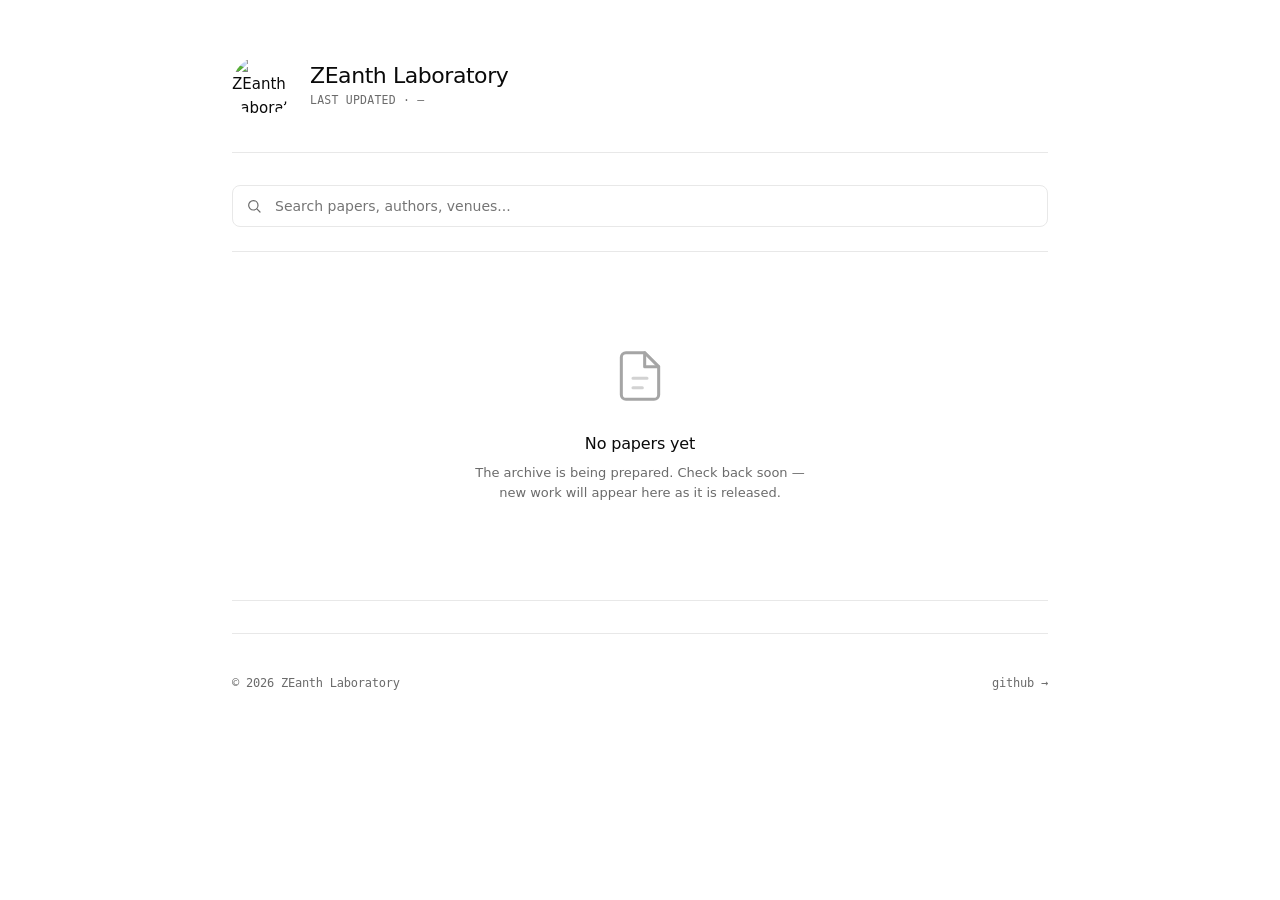
==== index.html @ 772a8da6 "Add initial HTML structure for ZEanth Laboratory" ====
<!DOCTYPE html>
<html lang="en">
<head>
<meta charset="UTF-8" />
<meta name="viewport" content="width=device-width, initial-scale=1.0" />
<title>ZEanth Laboratory — Papers</title>
<link rel="icon" href="https://avatars.githubusercontent.com/u/290281786?s=400&u=20010d1634539a17c0b9cc1fbcf1339d16052125&v=4" />
<link rel="stylesheet" href="https://cdn.jsdelivr.net/npm/@fontsource/inter@5.0.0/index.css" />
<link rel="stylesheet" href="https://cdn.jsdelivr.net/npm/@fontsource/jetbrains-mono@5.0.0/index.css" />
<style>
  :root {
    --bg: #ffffff;
    --fg: #0a0a0a;
    --muted: #6b6b6b;
    --line: #e8e8e8;
    --hover: #f5f5f5;
  }

  * { box-sizing: border-box; margin: 0; padding: 0; }
  html, body { height: 100%; }
  body {
    font-family: 'Inter', system-ui, -apple-system, sans-serif;
    background: var(--bg);
    color: var(--fg);
    font-size: 15px;
    line-height: 1.6;
    -webkit-font-smoothing: antialiased;
  }

  .wrap {
    max-width: 880px;
    margin: 0 auto;
    padding: 0 32px;
  }

  /* Header */
  header {
    padding: 56px 0 36px;
    border-bottom: 1px solid var(--line);
  }
  .header-inner {
    display: flex;
    align-items: center;
    justify-content: space-between;
    gap: 24px;
  }
  .brand {
    display: flex;
    align-items: center;
    gap: 18px;
    text-decoration: none;
    color: var(--fg);
  }
  .brand img {
    width: 60px;
    height: 60px;
    border-radius: 50%;
    object-fit: cover;
    transition: transform 0.3s ease;
  }
  .brand:hover img { transform: scale(1.04); }
  .brand-text {
    display: flex;
    flex-direction: column;
    gap: 2px;
  }
  .brand-name {
    font-size: 22px;
    font-weight: 500;
    letter-spacing: -0.02em;
    line-height: 1.2;
  }
  .brand-updated {
    font-family: 'JetBrains Mono', monospace;
    font-size: 11.5px;
    color: var(--muted);
    letter-spacing: 0.02em;
    text-transform: uppercase;
  }

  /* Search */
  .search-bar {
    margin: 32px 0 24px;
    position: relative;
  }
  .search-bar input {
    width: 100%;
    padding: 12px 16px 12px 42px;
    background: transparent;
    border: 1px solid var(--line);
    border-radius: 8px;
    color: var(--fg);
    font-family: inherit;
    font-size: 14px;
    outline: none;
    transition: border 0.2s;
  }
  .search-bar input:focus { border-color: var(--fg); }
  .search-bar svg {
    position: absolute;
    left: 14px;
    top: 50%;
    transform: translateY(-50%);
    width: 16px;
    height: 16px;
    color: var(--muted);
  }

  /* Papers */
  .papers {
    display: flex;
    flex-direction: column;
  }
  .paper {
    display: grid;
    grid-template-columns: 72px 1fr;
    gap: 24px;
    padding: 28px 0;
    border-bottom: 1px solid var(--line);
    transition: background 0.2s;
  }
  .paper:first-child { border-top: 1px solid var(--line); }
  .paper:hover { background: var(--hover); margin: 0 -12px; padding-left: 12px; padding-right: 12px; border-radius: 6px; }

  .year {
    font-family: 'JetBrains Mono', monospace;
    font-size: 13px;
    color: var(--muted);
    padding-top: 4px;
    letter-spacing: -0.02em;
  }
  .paper-body { min-width: 0; }
  .paper-title {
    font-size: 17px;
    font-weight: 500;
    letter-spacing: -0.015em;
    line-height: 1.35;
    margin-bottom: 6px;
    color: var(--fg);
  }
  .paper-meta {
    font-size: 13px;
    color: var(--muted);
    margin-bottom: 10px;
  }
  .paper-meta .venue {
    font-family: 'JetBrains Mono', monospace;
    font-size: 12px;
    text-transform: uppercase;
    letter-spacing: 0.04em;
  }
  .paper-abstract {
    font-size: 14px;
    color: var(--muted);
    line-height: 1.6;
    margin-bottom: 12px;
    display: -webkit-box;
    -webkit-line-clamp: 2;
    -webkit-box-orient: vertical;
    overflow: hidden;
  }
  .paper-links {
    display: flex;
    gap: 14px;
    font-size: 13px;
  }
  .paper-links a {
    color: var(--fg);
    text-decoration: none;
    border-bottom: 1px solid var(--line);
    padding-bottom: 1px;
    transition: border 0.2s;
  }
  .paper-links a:hover { border-color: var(--fg); }

  /* Empty state */
  .empty {
    padding: 96px 24px;
    text-align: center;
    border-top: 1px solid var(--line);
    border-bottom: 1px solid var(--line);
    animation: fadeIn 0.5s ease both;
  }
  .empty-icon {
    width: 56px;
    height: 56px;
    margin: 0 auto 20px;
    color: var(--muted);
    opacity: 0.6;
  }
  .empty-title {
    font-size: 16px;
    font-weight: 500;
    color: var(--fg);
    margin-bottom: 6px;
    letter-spacing: -0.01em;
  }
  .empty-sub {
    font-size: 13px;
    color: var(--muted);
    line-height: 1.6;
    max-width: 360px;
    margin: 0 auto;
  }
  .empty-query {
    font-family: 'JetBrains Mono', monospace;
    font-size: 12px;
    color: var(--muted);
    background: var(--hover);
    padding: 2px 8px;
    border-radius: 4px;
  }

  /* Footer */
  footer {
    padding: 40px 0 48px;
    border-top: 1px solid var(--line);
    margin-top: 32px;
    font-size: 12px;
    color: var(--muted);
    display: flex;
    justify-content: space-between;
    font-family: 'JetBrains Mono', monospace;
    letter-spacing: -0.02em;
  }
  footer a { color: var(--muted); text-decoration: none; }
  footer a:hover { color: var(--fg); }

  /* Animations */
  .paper { animation: fadeUp 0.4s ease both; }
  .paper:nth-child(1) { animation-delay: 0.02s; }
  .paper:nth-child(2) { animation-delay: 0.06s; }
  .paper:nth-child(3) { animation-delay: 0.10s; }
  .paper:nth-child(4) { animation-delay: 0.14s; }
  .paper:nth-child(5) { animation-delay: 0.18s; }
  @keyframes fadeUp {
    from { opacity: 0; transform: translateY(6px); }
    to { opacity: 1; transform: translateY(0); }
  }
  @keyframes fadeIn {
    from { opacity: 0; }
    to { opacity: 1; }
  }

  @media (max-width: 560px) {
    .wrap { padding: 0 20px; }
    header { padding: 36px 0 28px; }
    .brand img { width: 48px; height: 48px; }
    .brand-name { font-size: 18px; }
    .brand-updated { font-size: 10.5px; }
    .paper { grid-template-columns: 1fr; gap: 6px; }
    .year { font-size: 12px; }
    .paper-title { font-size: 16px; }
    footer { flex-direction: column; gap: 8px; }
  }
</style>
</head>
<body>
  <div class="wrap">
    <header>
      <div class="header-inner">
        <a class="brand" href="https://github.com/ZEanth-Laboratory" target="_blank" rel="noopener">
          <img src="https://avatars.githubusercontent.com/u/290281786?s=400&u=20010d1634539a17c0b9cc1fbcf1339d16052125&v=4" alt="ZEanth Laboratory" />
          <div class="brand-text">
            <span class="brand-name">ZEanth Laboratory</span>
            <span class="brand-updated" id="lastUpdated">Last updated —</span>
          </div>
        </a>
      </div>
    </header>

    <div class="search-bar">
      <svg viewBox="0 0 24 24" fill="none" stroke="currentColor" stroke-width="1.8" stroke-linecap="round" stroke-linejoin="round">
        <circle cx="11" cy="11" r="7"/>
        <path d="M21 21l-4.3-4.3"/>
      </svg>
      <input type="text" id="searchInput" placeholder="Search papers, authors, venues..." />
    </div>

    <main class="papers" id="papersList"></main>

    <footer>
      <span>© <span id="year"></span> ZEanth Laboratory</span>
      <a href="https://github.com/ZEanth-Laboratory" target="_blank" rel="noopener">github →</a>
    </footer>
  </div>

<script>
  // ============================================================
  // EDIT THIS LIST TO ADD / UPDATE YOUR PAPERS
  // ============================================================
  const PAPERS = [];

  // ============================================================
  // Last updated
  // ============================================================
  function computeLastUpdated() {
    if (PAPERS.length === 0) return null;
    const latest = PAPERS.reduce((m, p) => {
      const d = p.updated || new Date(p.year, 0, 1);
      return d > m ? d : m;
    }, new Date(0, 0, 1));
    return latest;
  }
  function formatDate(d) {
    const months = ['Jan','Feb','Mar','Apr','May','Jun','Jul','Aug','Sep','Oct','Nov','Dec'];
    return `${String(d.getDate()).padStart(2,'0')} ${months[d.getMonth()]} ${d.getFullYear()}`;
  }
  const lastUpdatedEl = document.getElementById('lastUpdated');
  const latestDate = computeLastUpdated();
  lastUpdatedEl.textContent = latestDate
    ? `Last updated · ${formatDate(latestDate)}`
    : `Last updated · —`;

  // ============================================================
  // Rendering
  // ============================================================
  const listEl = document.getElementById('papersList');
  const searchEl = document.getElementById('searchInput');

  function escapeHtml(str) {
    return String(str ?? '').replace(/[&<>"']/g, c => ({
      '&': '&amp;', '<': '&lt;', '>': '&gt;', '"': '&quot;', "'": '&#39;'
    }[c]));
  }

  function renderPapers(query = '') {
    const q = query.trim().toLowerCase();
    const filtered = PAPERS.filter(p => {
      if (!q) return true;
      return (
        p.title.toLowerCase().includes(q) ||
        p.authors.toLowerCase().includes(q) ||
        p.venue.toLowerCase().includes(q) ||
        String(p.year).includes(q) ||
        (p.abstract || '').toLowerCase().includes(q)
      );
    }).sort((a, b) => b.year - a.year);

    // Case 1: No papers at all in the repository
    if (PAPERS.length === 0) {
      listEl.innerHTML = `
        <div class="empty">
          <svg class="empty-icon" viewBox="0 0 24 24" fill="none" stroke="currentColor" stroke-width="1.3" stroke-linecap="round" stroke-linejoin="round">
            <path d="M14 2H6a2 2 0 0 0-2 2v16a2 2 0 0 0 2 2h12a2 2 0 0 0 2-2V8z"/>
            <path d="M14 2v6h6"/>
            <path d="M9 13h6M9 17h4" opacity="0.5"/>
          </svg>
          <div class="empty-title">No papers yet</div>
          <div class="empty-sub">The archive is being prepared. Check back soon — new work will appear here as it is released.</div>
        </div>
      `;
      return;
    }

    // Case 2: Papers exist but none match the search
    if (filtered.length === 0) {
      listEl.innerHTML = `
        <div class="empty">
          <svg class="empty-icon" viewBox="0 0 24 24" fill="none" stroke="currentColor" stroke-width="1.3" stroke-linecap="round" stroke-linejoin="round">
            <circle cx="11" cy="11" r="7"/>
            <path d="M21 21l-4.3-4.3"/>
            <path d="M8 11h6" opacity="0.6"/>
          </svg>
          <div class="empty-title">No results</div>
          <div class="empty-sub">Nothing matches <span class="empty-query">${escapeHtml(query)}</span>. Try a different keyword or clear the search.</div>
        </div>
      `;
      return;
    }

    listEl.innerHTML = filtered.map(p => `
      <article class="paper">
        <div class="year">${p.year}</div>
        <div class="paper-body">
          <h2 class="paper-title">${escapeHtml(p.title)}</h2>
          <div class="paper-meta">
            <span>${escapeHtml(p.authors)}</span>
            ${p.venue ? ` · <span class="venue">${escapeHtml(p.venue)}</span>` : ''}
          </div>
          ${p.abstract ? `<p class="paper-abstract">${escapeHtml(p.abstract)}</p>` : ''}
          <div class="paper-links">
            ${p.pdf && p.pdf !== '#' ? `<a href="${p.pdf}" target="_blank" rel="noopener">PDF</a>` : ''}
            ${p.code && p.code !== '#' ? `<a href="${p.code}" target="_blank" rel="noopener">Code</a>` : ''}
            ${p.doi ? `<a href="https://doi.org/${p.doi}" target="_blank" rel="noopener">DOI</a>` : ''}
          </div>
        </div>
      </article>
    `).join('');
  }

  searchEl.addEventListener('input', e => renderPapers(e.target.value));
  renderPapers();

  // Year
  document.getElementById('year').textContent = new Date().getFullYear();
</script>
</body>
</html>
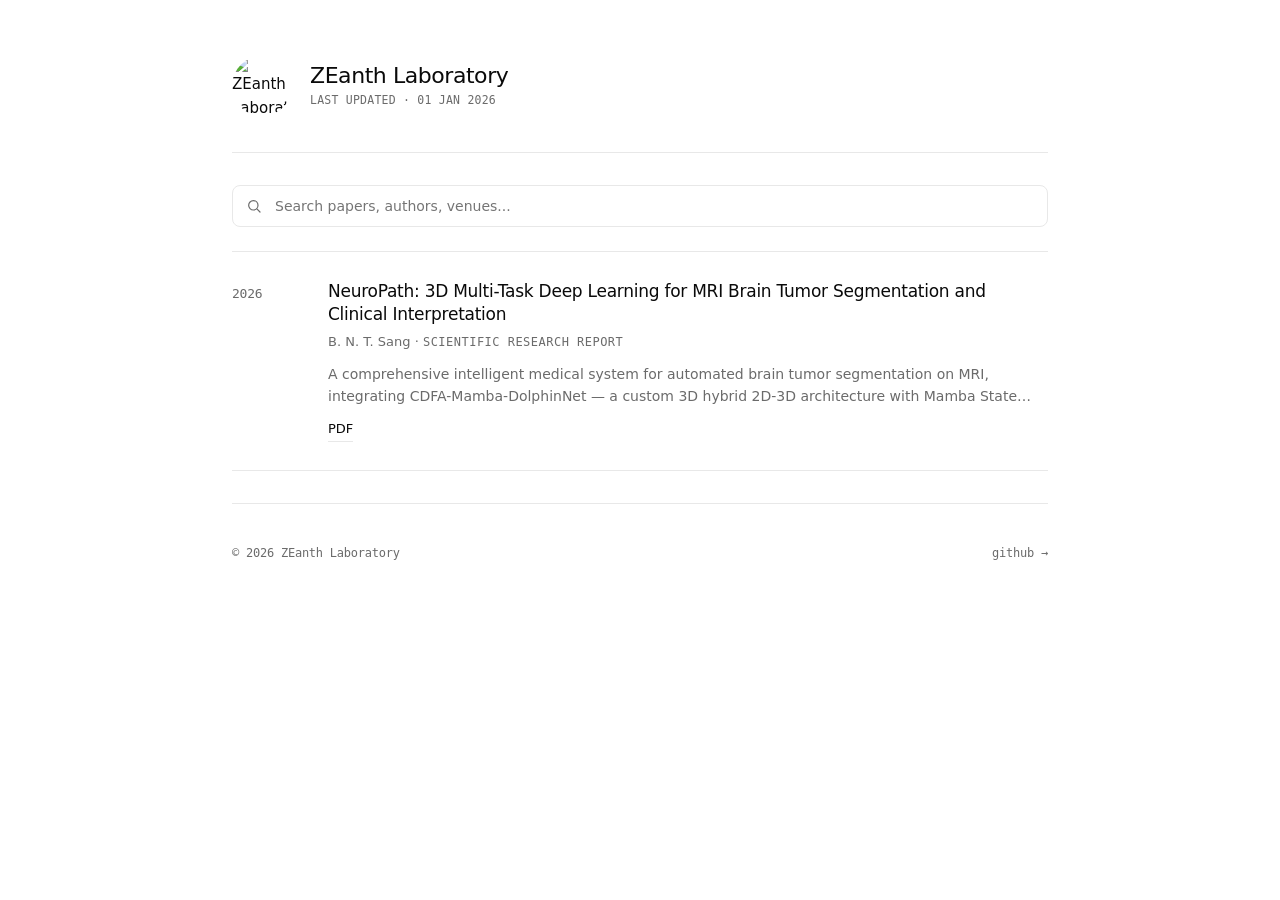
==== commit 985f520b: "Add new paper entry to PAPERS list Added a new paper entry to the PAPERS list with details including" ====
--- a/index.html
+++ b/index.html
@@ -289,7 +289,18 @@
   // ============================================================
   // EDIT THIS LIST TO ADD / UPDATE YOUR PAPERS
   // ============================================================
-  const PAPERS = [];
+  const PAPERS = [
+    {
+      year: 2026,
+      title: "NeuroPath: 3D Multi-Task Deep Learning for MRI Brain Tumor Segmentation and Clinical Interpretation",
+      authors: "B. N. T. Sang",
+      venue: "Scientific Research Report",
+      abstract: "A comprehensive intelligent medical system for automated brain tumor segmentation on MRI, integrating CDFA-Mamba-DolphinNet — a custom 3D hybrid 2D-3D architecture with Mamba State Space Model at the bottleneck. The system features a Biological Rule Engine for anatomical plausibility validation, a Human Trust Score (HTS) for quantitative clinician feedback via PDF annotation, automated RANO 2.0 measurement, anatomical localization, and LLM-based report generation with interactive refinement. Achieves Dice 0.883 and HD95 3.91 mm on BraTS 2023 5-fold cross-validation.",
+      pdf: "https://zeanth-laboratory.github.io/papers/neuropath.pdf",
+      code: "#",
+      doi: null
+    }
+  ];
 
   // ============================================================
   // Last updated
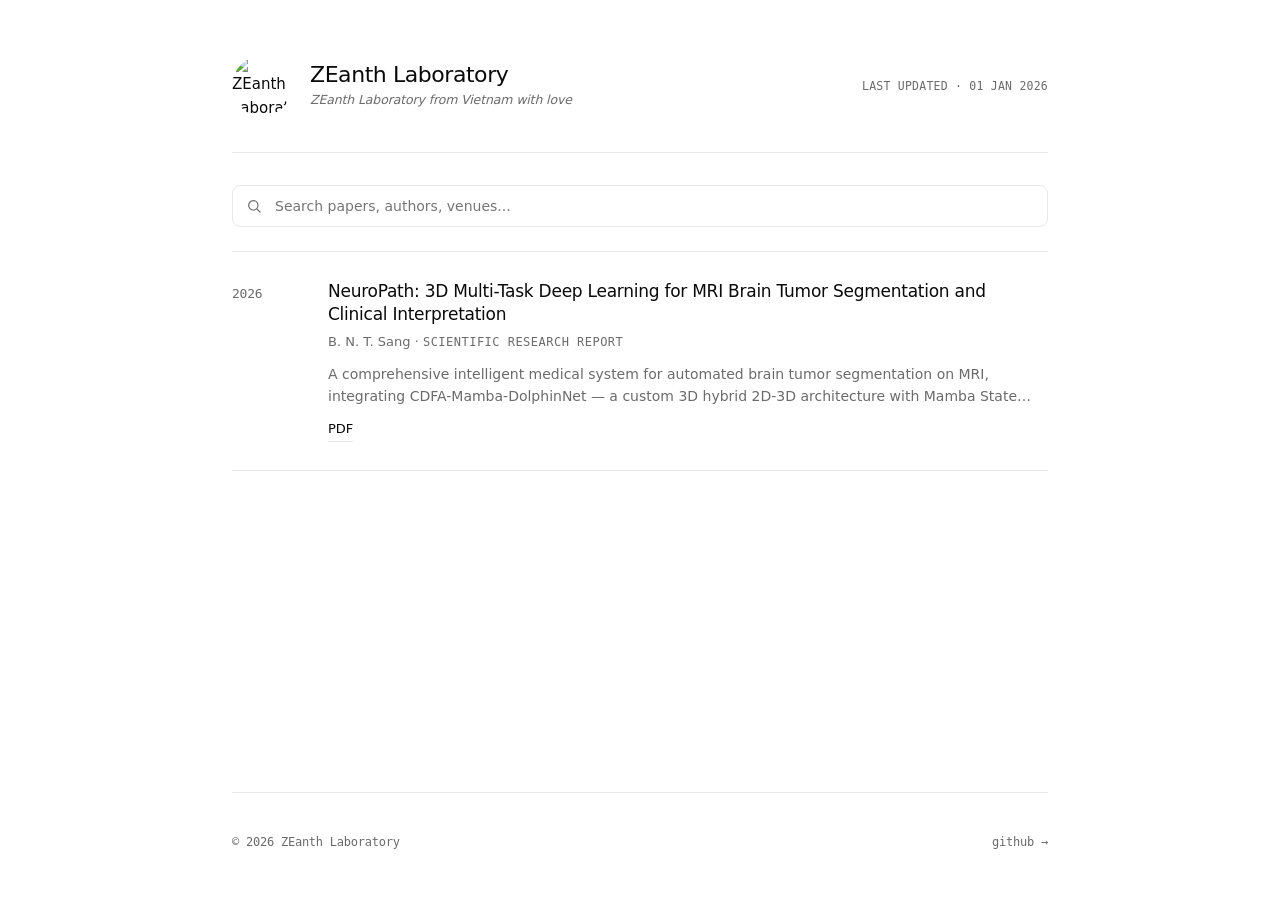
==== commit 389833ff: "Implement pagination and enhance layout styles Added pagination functionality and improved layout st" ====
--- a/index.html
+++ b/index.html
@@ -25,12 +25,18 @@
     font-size: 15px;
     line-height: 1.6;
     -webkit-font-smoothing: antialiased;
+    display: flex;
+    flex-direction: column;
+    min-height: 100vh;
   }
 
   .wrap {
     max-width: 880px;
     margin: 0 auto;
     padding: 0 32px;
+    flex: 1;
+    display: flex;
+    flex-direction: column;
   }
 
   /* Header */
@@ -69,6 +75,18 @@
     font-weight: 500;
     letter-spacing: -0.02em;
     line-height: 1.2;
+  }
+  .brand-subtitle {
+    font-size: 12.5px;
+    color: var(--muted);
+    letter-spacing: -0.01em;
+    font-style: italic;
+  }
+  .header-right {
+    display: flex;
+    flex-direction: column;
+    align-items: flex-end;
+    gap: 2px;
   }
   .brand-updated {
     font-family: 'JetBrains Mono', monospace;
@@ -110,6 +128,7 @@
   .papers {
     display: flex;
     flex-direction: column;
+    flex: 1;
   }
   .paper {
     display: grid;
@@ -209,6 +228,70 @@
     background: var(--hover);
     padding: 2px 8px;
     border-radius: 4px;
+  }
+
+  /* Pagination */
+  .pagination {
+    display: flex;
+    justify-content: center;
+    align-items: center;
+    gap: 8px;
+    padding: 32px 0;
+    margin-top: auto;
+  }
+  .pagination-btn {
+    background: none;
+    border: 1px solid var(--line);
+    color: var(--fg);
+    padding: 8px 14px;
+    border-radius: 6px;
+    cursor: pointer;
+    font-family: 'JetBrains Mono', monospace;
+    font-size: 13px;
+    transition: all 0.2s;
+    display: flex;
+    align-items: center;
+    gap: 6px;
+  }
+  .pagination-btn:hover:not(:disabled) {
+    background: var(--hover);
+    border-color: var(--fg);
+  }
+  .pagination-btn:disabled {
+    opacity: 0.3;
+    cursor: not-allowed;
+  }
+  .pagination-btn svg {
+    width: 14px;
+    height: 14px;
+  }
+  .pagination-numbers {
+    display: flex;
+    gap: 4px;
+  }
+  .page-num {
+    background: none;
+    border: 1px solid transparent;
+    color: var(--muted);
+    width: 36px;
+    height: 36px;
+    border-radius: 6px;
+    cursor: pointer;
+    font-family: 'JetBrains Mono', monospace;
+    font-size: 13px;
+    transition: all 0.2s;
+    display: flex;
+    align-items: center;
+    justify-content: center;
+  }
+  .page-num:hover {
+    background: var(--hover);
+    color: var(--fg);
+  }
+  .page-num.active {
+    background: var(--fg);
+    color: var(--bg);
+    border-color: var(--fg);
   }
 
   /* Footer */
@@ -247,11 +330,14 @@
     header { padding: 36px 0 28px; }
     .brand img { width: 48px; height: 48px; }
     .brand-name { font-size: 18px; }
+    .brand-subtitle { font-size: 11px; }
     .brand-updated { font-size: 10.5px; }
     .paper { grid-template-columns: 1fr; gap: 6px; }
     .year { font-size: 12px; }
     .paper-title { font-size: 16px; }
     footer { flex-direction: column; gap: 8px; }
+    .pagination { flex-wrap: wrap; }
+    .pagination-numbers { order: 3; width: 100%; justify-content: center; margin-top: 8px; }
   }
 </style>
 </head>
@@ -263,9 +349,12 @@
           <img src="https://avatars.githubusercontent.com/u/290281786?s=400&u=20010d1634539a17c0b9cc1fbcf1339d16052125&v=4" alt="ZEanth Laboratory" />
           <div class="brand-text">
             <span class="brand-name">ZEanth Laboratory</span>
-            <span class="brand-updated" id="lastUpdated">Last updated —</span>
+            <span class="brand-subtitle">ZEanth Laboratory from Vietnam with love</span>
           </div>
         </a>
+        <div class="header-right">
+          <span class="brand-updated" id="lastUpdated">Last updated —</span>
+        </div>
       </div>
     </header>
 
@@ -278,6 +367,8 @@
     </div>
 
     <main class="papers" id="papersList"></main>
+
+    <div class="pagination" id="pagination"></div>
 
     <footer>
       <span>© <span id="year"></span> ZEanth Laboratory</span>
@@ -302,6 +393,10 @@
     }
   ];
 
+  const ITEMS_PER_PAGE = 2;
+  let currentPage = 1;
+  let currentQuery = '';
+
   // ============================================================
   // Last updated
   // ============================================================
@@ -328,6 +423,7 @@
   // ============================================================
   const listEl = document.getElementById('papersList');
   const searchEl = document.getElementById('searchInput');
+  const paginationEl = document.getElementById('pagination');
 
   function escapeHtml(str) {
     return String(str ?? '').replace(/[&<>"']/g, c => ({
@@ -335,9 +431,9 @@
     }[c]));
   }
 
-  function renderPapers(query = '') {
-    const q = query.trim().toLowerCase();
-    const filtered = PAPERS.filter(p => {
+  function getFilteredPapers() {
+    const q = currentQuery.trim().toLowerCase();
+    return PAPERS.filter(p => {
       if (!q) return true;
       return (
         p.title.toLowerCase().includes(q) ||
@@ -347,8 +443,16 @@
         (p.abstract || '').toLowerCase().includes(q)
       );
     }).sort((a, b) => b.year - a.year);
-
-    // Case 1: No papers at all in the repository
+  }
+
+  function renderPapers() {
+    const filtered = getFilteredPapers();
+    const totalPages = Math.ceil(filtered.length / ITEMS_PER_PAGE);
+    
+    // Ensure currentPage is valid
+    if (currentPage > totalPages) currentPage = Math.max(1, totalPages);
+
+    // Case 1: No papers at all
     if (PAPERS.length === 0) {
       listEl.innerHTML = `
         <div class="empty">
@@ -361,10 +465,11 @@
           <div class="empty-sub">The archive is being prepared. Check back soon — new work will appear here as it is released.</div>
         </div>
       `;
+      paginationEl.innerHTML = '';
       return;
     }
 
-    // Case 2: Papers exist but none match the search
+    // Case 2: No search results
     if (filtered.length === 0) {
       listEl.innerHTML = `
         <div class="empty">
@@ -374,13 +479,18 @@
             <path d="M8 11h6" opacity="0.6"/>
           </svg>
           <div class="empty-title">No results</div>
-          <div class="empty-sub">Nothing matches <span class="empty-query">${escapeHtml(query)}</span>. Try a different keyword or clear the search.</div>
+          <div class="empty-sub">Nothing matches <span class="empty-query">${escapeHtml(currentQuery)}</span>. Try a different keyword or clear the search.</div>
         </div>
       `;
+      paginationEl.innerHTML = '';
       return;
     }
 
-    listEl.innerHTML = filtered.map(p => `
+    // Paginate
+    const startIdx = (currentPage - 1) * ITEMS_PER_PAGE;
+    const pagePapers = filtered.slice(startIdx, startIdx + ITEMS_PER_PAGE);
+
+    listEl.innerHTML = pagePapers.map(p => `
       <article class="paper">
         <div class="year">${p.year}</div>
         <div class="paper-body">
@@ -398,9 +508,64 @@
         </div>
       </article>
     `).join('');
-  }
-
-  searchEl.addEventListener('input', e => renderPapers(e.target.value));
+
+    renderPagination(totalPages);
+  }
+
+  function renderPagination(totalPages) {
+    if (totalPages <= 1) {
+      paginationEl.innerHTML = '';
+      return;
+    }
+
+    let html = '';
+
+    // Previous button
+    html += `
+      <button class="pagination-btn" ${currentPage === 1 ? 'disabled' : ''} onclick="changePage(${currentPage - 1})">
+        <svg viewBox="0 0 24 24" fill="none" stroke="currentColor" stroke-width="2" stroke-linecap="round" stroke-linejoin="round">
+          <path d="M15 18l-6-6 6-6"/>
+        </svg>
+        Prev
+      </button>
+    `;
+
+    // Page numbers
+    html += '<div class="pagination-numbers">';
+    for (let i = 1; i <= totalPages; i++) {
+      html += `
+        <button class="page-num ${i === currentPage ? 'active' : ''}" onclick="changePage(${i})">
+          ${i}
+        </button>
+      `;
+    }
+    html += '</div>';
+
+    // Next button
+    html += `
+      <button class="pagination-btn" ${currentPage === totalPages ? 'disabled' : ''} onclick="changePage(${currentPage + 1})">
+        Next
+        <svg viewBox="0 0 24 24" fill="none" stroke="currentColor" stroke-width="2" stroke-linecap="round" stroke-linejoin="round">
+          <path d="M9 18l6-6-6-6"/>
+        </svg>
+      </button>
+    `;
+
+    paginationEl.innerHTML = html;
+  }
+
+  window.changePage = function(page) {
+    currentPage = page;
+    renderPapers();
+    window.scrollTo({ top: 0, behavior: 'smooth' });
+  };
+
+  searchEl.addEventListener('input', e => {
+    currentQuery = e.target.value;
+    currentPage = 1; // Reset to first page on search
+    renderPapers();
+  });
+
   renderPapers();
 
   // Year
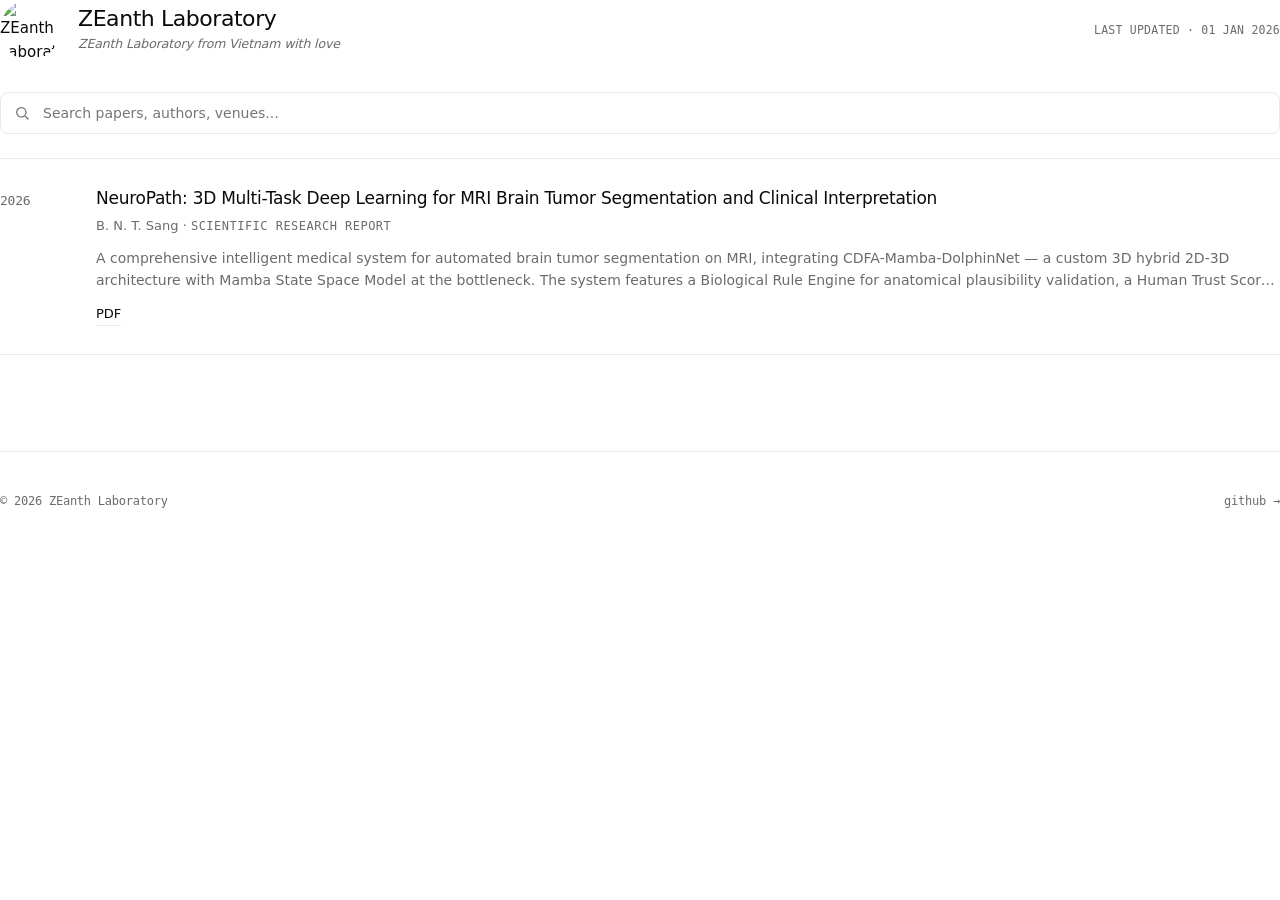
==== commit a697ba6e: "Fix wrap class to set width to 100%" ====
--- a/index.html
+++ b/index.html
@@ -30,7 +30,8 @@
     min-height: 100vh;
   }
 
-  .wrap {
+  .wrap 
+    width: 100%;
     max-width: 880px;
     margin: 0 auto;
     padding: 0 32px;
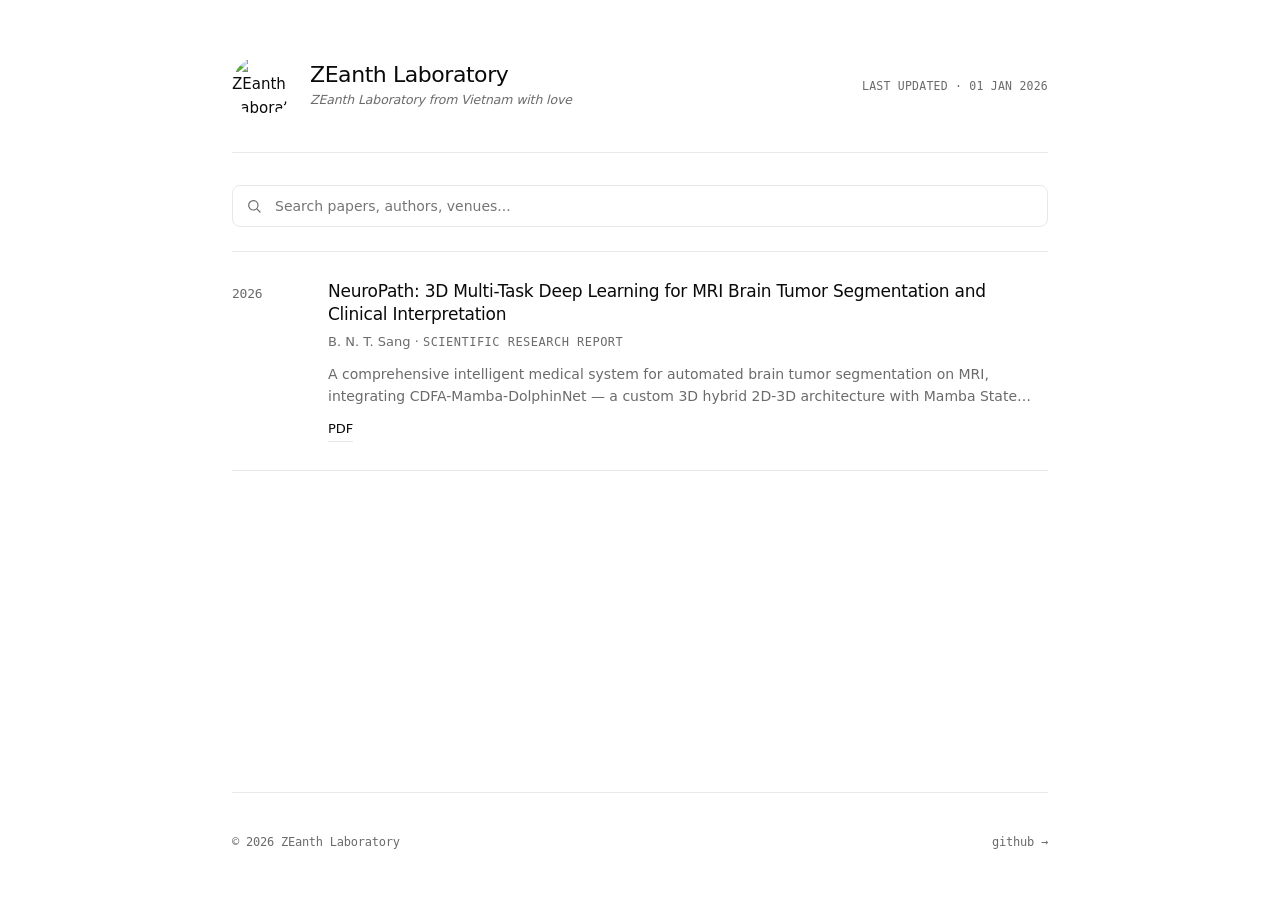
==== commit e6300a00: "Fix formatting of .wrap class in index.html" ====
--- a/index.html
+++ b/index.html
@@ -30,7 +30,7 @@
     min-height: 100vh;
   }
 
-  .wrap 
+  .wrap {
     width: 100%;
     max-width: 880px;
     margin: 0 auto;
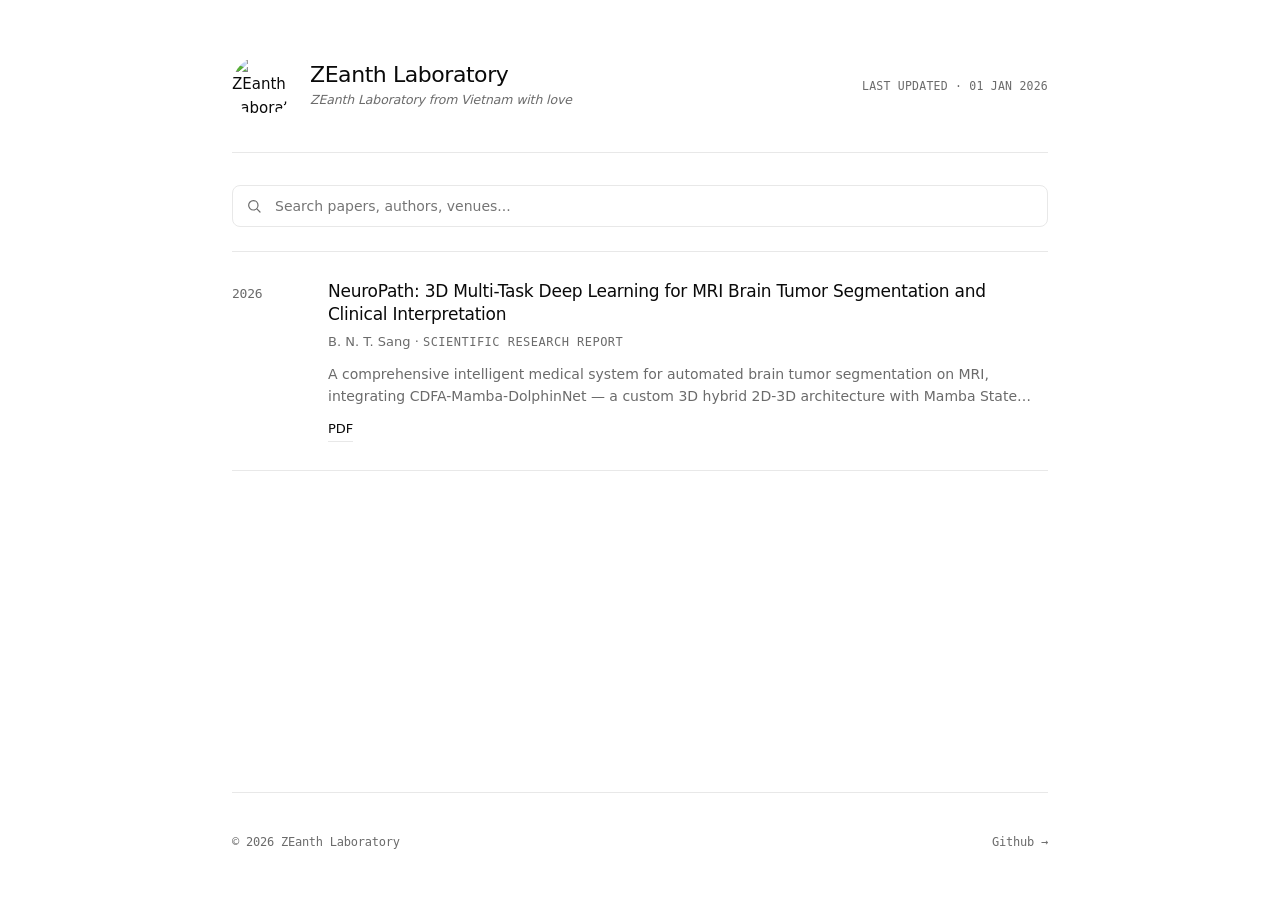
==== commit 42329ed6: "Correct 'github' to 'Github' in footer link" ====
--- a/index.html
+++ b/index.html
@@ -373,7 +373,7 @@
 
     <footer>
       <span>© <span id="year"></span> ZEanth Laboratory</span>
-      <a href="https://github.com/ZEanth-Laboratory" target="_blank" rel="noopener">github →</a>
+      <a href="https://github.com/ZEanth-Laboratory" target="_blank" rel="noopener">Github →</a>
     </footer>
   </div>
 
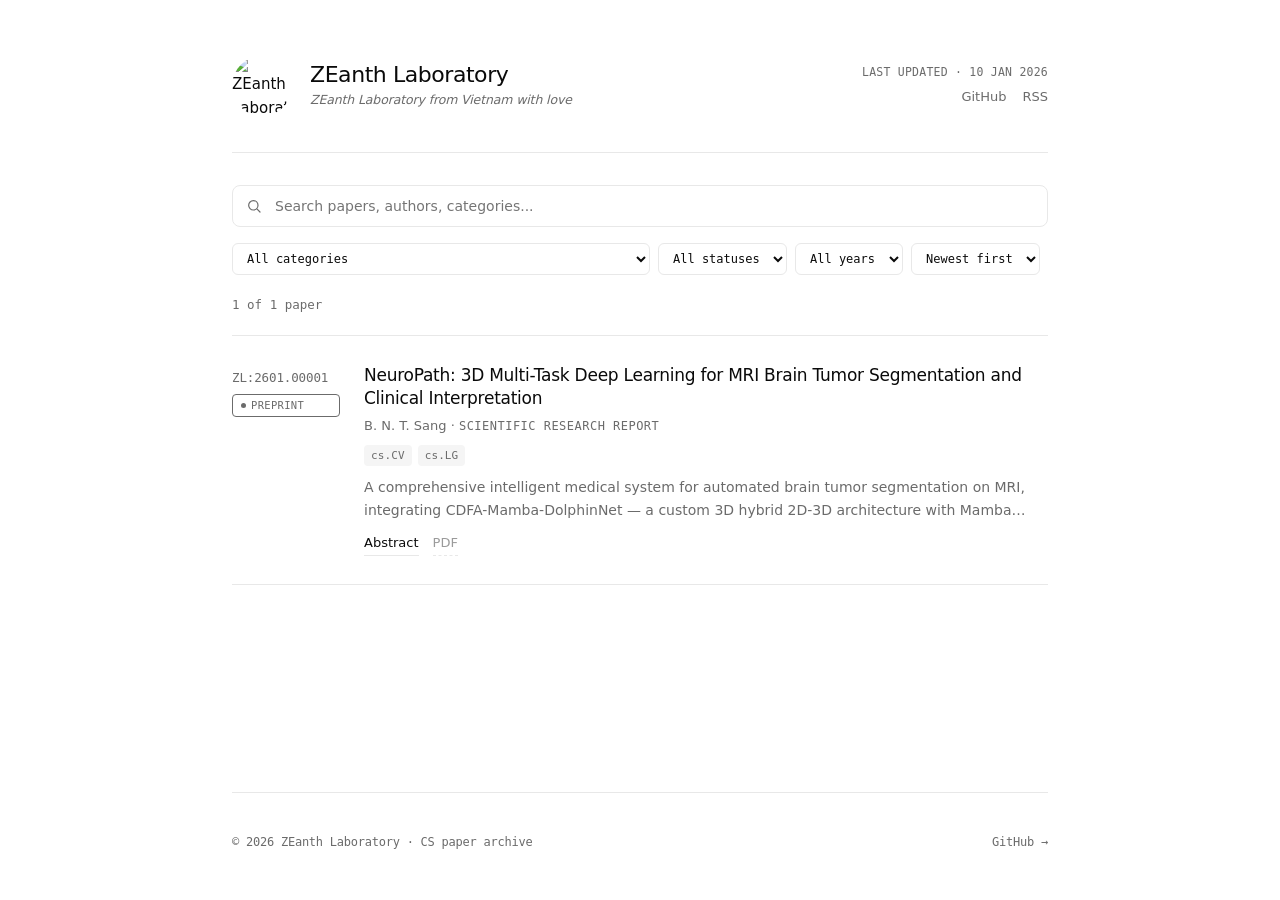
==== commit 7536c15e: "Rebuild and restructure the entire repository website" ====
--- a/index.html
+++ b/index.html
@@ -3,350 +3,18 @@
 <head>
 <meta charset="UTF-8" />
 <meta name="viewport" content="width=device-width, initial-scale=1.0" />
-<title>ZEanth Laboratory — Papers</title>
+<title>ZEanth Laboratory — Paper Archive</title>
+<meta name="description" content="Paper archive of ZEanth Laboratory — preprints and publications in computer science." />
 <link rel="icon" href="https://avatars.githubusercontent.com/u/290281786?s=400&u=20010d1634539a17c0b9cc1fbcf1339d16052125&v=4" />
 <link rel="stylesheet" href="https://cdn.jsdelivr.net/npm/@fontsource/inter@5.0.0/index.css" />
 <link rel="stylesheet" href="https://cdn.jsdelivr.net/npm/@fontsource/jetbrains-mono@5.0.0/index.css" />
-<style>
-  :root {
-    --bg: #ffffff;
-    --fg: #0a0a0a;
-    --muted: #6b6b6b;
-    --line: #e8e8e8;
-    --hover: #f5f5f5;
-  }
-
-  * { box-sizing: border-box; margin: 0; padding: 0; }
-  html, body { height: 100%; }
-  body {
-    font-family: 'Inter', system-ui, -apple-system, sans-serif;
-    background: var(--bg);
-    color: var(--fg);
-    font-size: 15px;
-    line-height: 1.6;
-    -webkit-font-smoothing: antialiased;
-    display: flex;
-    flex-direction: column;
-    min-height: 100vh;
-  }
-
-  .wrap {
-    width: 100%;
-    max-width: 880px;
-    margin: 0 auto;
-    padding: 0 32px;
-    flex: 1;
-    display: flex;
-    flex-direction: column;
-  }
-
-  /* Header */
-  header {
-    padding: 56px 0 36px;
-    border-bottom: 1px solid var(--line);
-  }
-  .header-inner {
-    display: flex;
-    align-items: center;
-    justify-content: space-between;
-    gap: 24px;
-  }
-  .brand {
-    display: flex;
-    align-items: center;
-    gap: 18px;
-    text-decoration: none;
-    color: var(--fg);
-  }
-  .brand img {
-    width: 60px;
-    height: 60px;
-    border-radius: 50%;
-    object-fit: cover;
-    transition: transform 0.3s ease;
-  }
-  .brand:hover img { transform: scale(1.04); }
-  .brand-text {
-    display: flex;
-    flex-direction: column;
-    gap: 2px;
-  }
-  .brand-name {
-    font-size: 22px;
-    font-weight: 500;
-    letter-spacing: -0.02em;
-    line-height: 1.2;
-  }
-  .brand-subtitle {
-    font-size: 12.5px;
-    color: var(--muted);
-    letter-spacing: -0.01em;
-    font-style: italic;
-  }
-  .header-right {
-    display: flex;
-    flex-direction: column;
-    align-items: flex-end;
-    gap: 2px;
-  }
-  .brand-updated {
-    font-family: 'JetBrains Mono', monospace;
-    font-size: 11.5px;
-    color: var(--muted);
-    letter-spacing: 0.02em;
-    text-transform: uppercase;
-  }
-
-  /* Search */
-  .search-bar {
-    margin: 32px 0 24px;
-    position: relative;
-  }
-  .search-bar input {
-    width: 100%;
-    padding: 12px 16px 12px 42px;
-    background: transparent;
-    border: 1px solid var(--line);
-    border-radius: 8px;
-    color: var(--fg);
-    font-family: inherit;
-    font-size: 14px;
-    outline: none;
-    transition: border 0.2s;
-  }
-  .search-bar input:focus { border-color: var(--fg); }
-  .search-bar svg {
-    position: absolute;
-    left: 14px;
-    top: 50%;
-    transform: translateY(-50%);
-    width: 16px;
-    height: 16px;
-    color: var(--muted);
-  }
-
-  /* Papers */
-  .papers {
-    display: flex;
-    flex-direction: column;
-    flex: 1;
-  }
-  .paper {
-    display: grid;
-    grid-template-columns: 72px 1fr;
-    gap: 24px;
-    padding: 28px 0;
-    border-bottom: 1px solid var(--line);
-    transition: background 0.2s;
-  }
-  .paper:first-child { border-top: 1px solid var(--line); }
-  .paper:hover { background: var(--hover); margin: 0 -12px; padding-left: 12px; padding-right: 12px; border-radius: 6px; }
-
-  .year {
-    font-family: 'JetBrains Mono', monospace;
-    font-size: 13px;
-    color: var(--muted);
-    padding-top: 4px;
-    letter-spacing: -0.02em;
-  }
-  .paper-body { min-width: 0; }
-  .paper-title {
-    font-size: 17px;
-    font-weight: 500;
-    letter-spacing: -0.015em;
-    line-height: 1.35;
-    margin-bottom: 6px;
-    color: var(--fg);
-  }
-  .paper-meta {
-    font-size: 13px;
-    color: var(--muted);
-    margin-bottom: 10px;
-  }
-  .paper-meta .venue {
-    font-family: 'JetBrains Mono', monospace;
-    font-size: 12px;
-    text-transform: uppercase;
-    letter-spacing: 0.04em;
-  }
-  .paper-abstract {
-    font-size: 14px;
-    color: var(--muted);
-    line-height: 1.6;
-    margin-bottom: 12px;
-    display: -webkit-box;
-    -webkit-line-clamp: 2;
-    -webkit-box-orient: vertical;
-    overflow: hidden;
-  }
-  .paper-links {
-    display: flex;
-    gap: 14px;
-    font-size: 13px;
-  }
-  .paper-links a {
-    color: var(--fg);
-    text-decoration: none;
-    border-bottom: 1px solid var(--line);
-    padding-bottom: 1px;
-    transition: border 0.2s;
-  }
-  .paper-links a:hover { border-color: var(--fg); }
-
-  /* Empty state */
-  .empty {
-    padding: 96px 24px;
-    text-align: center;
-    border-top: 1px solid var(--line);
-    border-bottom: 1px solid var(--line);
-    animation: fadeIn 0.5s ease both;
-  }
-  .empty-icon {
-    width: 56px;
-    height: 56px;
-    margin: 0 auto 20px;
-    color: var(--muted);
-    opacity: 0.6;
-  }
-  .empty-title {
-    font-size: 16px;
-    font-weight: 500;
-    color: var(--fg);
-    margin-bottom: 6px;
-    letter-spacing: -0.01em;
-  }
-  .empty-sub {
-    font-size: 13px;
-    color: var(--muted);
-    line-height: 1.6;
-    max-width: 360px;
-    margin: 0 auto;
-  }
-  .empty-query {
-    font-family: 'JetBrains Mono', monospace;
-    font-size: 12px;
-    color: var(--muted);
-    background: var(--hover);
-    padding: 2px 8px;
-    border-radius: 4px;
-  }
-
-  /* Pagination */
-  .pagination {
-    display: flex;
-    justify-content: center;
-    align-items: center;
-    gap: 8px;
-    padding: 32px 0;
-    margin-top: auto;
-  }
-  .pagination-btn {
-    background: none;
-    border: 1px solid var(--line);
-    color: var(--fg);
-    padding: 8px 14px;
-    border-radius: 6px;
-    cursor: pointer;
-    font-family: 'JetBrains Mono', monospace;
-    font-size: 13px;
-    transition: all 0.2s;
-    display: flex;
-    align-items: center;
-    gap: 6px;
-  }
-  .pagination-btn:hover:not(:disabled) {
-    background: var(--hover);
-    border-color: var(--fg);
-  }
-  .pagination-btn:disabled {
-    opacity: 0.3;
-    cursor: not-allowed;
-  }
-  .pagination-btn svg {
-    width: 14px;
-    height: 14px;
-  }
-  .pagination-numbers {
-    display: flex;
-    gap: 4px;
-  }
-  .page-num {
-    background: none;
-    border: 1px solid transparent;
-    color: var(--muted);
-    width: 36px;
-    height: 36px;
-    border-radius: 6px;
-    cursor: pointer;
-    font-family: 'JetBrains Mono', monospace;
-    font-size: 13px;
-    transition: all 0.2s;
-    display: flex;
-    align-items: center;
-    justify-content: center;
-  }
-  .page-num:hover {
-    background: var(--hover);
-    color: var(--fg);
-  }
-  .page-num.active {
-    background: var(--fg);
-    color: var(--bg);
-    border-color: var(--fg);
-  }
-
-  /* Footer */
-  footer {
-    padding: 40px 0 48px;
-    border-top: 1px solid var(--line);
-    margin-top: 32px;
-    font-size: 12px;
-    color: var(--muted);
-    display: flex;
-    justify-content: space-between;
-    font-family: 'JetBrains Mono', monospace;
-    letter-spacing: -0.02em;
-  }
-  footer a { color: var(--muted); text-decoration: none; }
-  footer a:hover { color: var(--fg); }
-
-  /* Animations */
-  .paper { animation: fadeUp 0.4s ease both; }
-  .paper:nth-child(1) { animation-delay: 0.02s; }
-  .paper:nth-child(2) { animation-delay: 0.06s; }
-  .paper:nth-child(3) { animation-delay: 0.10s; }
-  .paper:nth-child(4) { animation-delay: 0.14s; }
-  .paper:nth-child(5) { animation-delay: 0.18s; }
-  @keyframes fadeUp {
-    from { opacity: 0; transform: translateY(6px); }
-    to { opacity: 1; transform: translateY(0); }
-  }
-  @keyframes fadeIn {
-    from { opacity: 0; }
-    to { opacity: 1; }
-  }
-
-  @media (max-width: 560px) {
-    .wrap { padding: 0 20px; }
-    header { padding: 36px 0 28px; }
-    .brand img { width: 48px; height: 48px; }
-    .brand-name { font-size: 18px; }
-    .brand-subtitle { font-size: 11px; }
-    .brand-updated { font-size: 10.5px; }
-    .paper { grid-template-columns: 1fr; gap: 6px; }
-    .year { font-size: 12px; }
-    .paper-title { font-size: 16px; }
-    footer { flex-direction: column; gap: 8px; }
-    .pagination { flex-wrap: wrap; }
-    .pagination-numbers { order: 3; width: 100%; justify-content: center; margin-top: 8px; }
-  }
-</style>
+<link rel="stylesheet" href="assets/style.css" />
 </head>
 <body>
   <div class="wrap">
     <header>
       <div class="header-inner">
-        <a class="brand" href="https://github.com/ZEanth-Laboratory" target="_blank" rel="noopener">
+        <a class="brand" href="https://github.com/zeanth" target="_blank" rel="noopener">
           <img src="https://avatars.githubusercontent.com/u/290281786?s=400&u=20010d1634539a17c0b9cc1fbcf1339d16052125&v=4" alt="ZEanth Laboratory" />
           <div class="brand-text">
             <span class="brand-name">ZEanth Laboratory</span>
@@ -355,6 +23,10 @@
         </a>
         <div class="header-right">
           <span class="brand-updated" id="lastUpdated">Last updated —</span>
+          <nav class="header-nav">
+            <a href="https://github.com/zeanth" target="_blank" rel="noopener">GitHub</a>
+            <a href="rss.xml">RSS</a>
+          </nav>
         </div>
       </div>
     </header>
@@ -364,214 +36,39 @@
         <circle cx="11" cy="11" r="7"/>
         <path d="M21 21l-4.3-4.3"/>
       </svg>
-      <input type="text" id="searchInput" placeholder="Search papers, authors, venues..." />
+      <input type="text" id="searchInput" placeholder="Search papers, authors, categories..." />
     </div>
+
+    <div class="filters">
+      <select class="filter-select mono" id="categoryFilter">
+        <option value="">All categories</option>
+      </select>
+      <select class="filter-select mono" id="statusFilter">
+        <option value="">All statuses</option>
+      </select>
+      <select class="filter-select mono" id="yearFilter">
+        <option value="">All years</option>
+      </select>
+      <select class="filter-select mono" id="sortOrder">
+        <option value="new">Newest first</option>
+        <option value="old">Oldest first</option>
+        <option value="title">Title A–Z</option>
+      </select>
+    </div>
+
+    <div class="result-count" id="resultCount"></div>
 
     <main class="papers" id="papersList"></main>
 
     <div class="pagination" id="pagination"></div>
 
     <footer>
-      <span>© <span id="year"></span> ZEanth Laboratory</span>
-      <a href="https://github.com/ZEanth-Laboratory" target="_blank" rel="noopener">Github →</a>
+      <span>© <span id="year"></span> ZEanth Laboratory · CS paper archive</span>
+      <a href="https://github.com/zeanth/zeanth.github.io" target="_blank" rel="noopener">GitHub →</a>
     </footer>
   </div>
 
-<script>
-  // ============================================================
-  // EDIT THIS LIST TO ADD / UPDATE YOUR PAPERS
-  // ============================================================
-  const PAPERS = [
-    {
-      year: 2026,
-      title: "NeuroPath: 3D Multi-Task Deep Learning for MRI Brain Tumor Segmentation and Clinical Interpretation",
-      authors: "B. N. T. Sang",
-      venue: "Scientific Research Report",
-      abstract: "A comprehensive intelligent medical system for automated brain tumor segmentation on MRI, integrating CDFA-Mamba-DolphinNet — a custom 3D hybrid 2D-3D architecture with Mamba State Space Model at the bottleneck. The system features a Biological Rule Engine for anatomical plausibility validation, a Human Trust Score (HTS) for quantitative clinician feedback via PDF annotation, automated RANO 2.0 measurement, anatomical localization, and LLM-based report generation with interactive refinement. Achieves Dice 0.883 and HD95 3.91 mm on BraTS 2023 5-fold cross-validation.",
-      pdf: "https://zeanth-laboratory.github.io/papers/neuropath.pdf",
-      code: "#",
-      doi: null
-    }
-  ];
-
-  const ITEMS_PER_PAGE = 2;
-  let currentPage = 1;
-  let currentQuery = '';
-
-  // ============================================================
-  // Last updated
-  // ============================================================
-  function computeLastUpdated() {
-    if (PAPERS.length === 0) return null;
-    const latest = PAPERS.reduce((m, p) => {
-      const d = p.updated || new Date(p.year, 0, 1);
-      return d > m ? d : m;
-    }, new Date(0, 0, 1));
-    return latest;
-  }
-  function formatDate(d) {
-    const months = ['Jan','Feb','Mar','Apr','May','Jun','Jul','Aug','Sep','Oct','Nov','Dec'];
-    return `${String(d.getDate()).padStart(2,'0')} ${months[d.getMonth()]} ${d.getFullYear()}`;
-  }
-  const lastUpdatedEl = document.getElementById('lastUpdated');
-  const latestDate = computeLastUpdated();
-  lastUpdatedEl.textContent = latestDate
-    ? `Last updated · ${formatDate(latestDate)}`
-    : `Last updated · —`;
-
-  // ============================================================
-  // Rendering
-  // ============================================================
-  const listEl = document.getElementById('papersList');
-  const searchEl = document.getElementById('searchInput');
-  const paginationEl = document.getElementById('pagination');
-
-  function escapeHtml(str) {
-    return String(str ?? '').replace(/[&<>"']/g, c => ({
-      '&': '&amp;', '<': '&lt;', '>': '&gt;', '"': '&quot;', "'": '&#39;'
-    }[c]));
-  }
-
-  function getFilteredPapers() {
-    const q = currentQuery.trim().toLowerCase();
-    return PAPERS.filter(p => {
-      if (!q) return true;
-      return (
-        p.title.toLowerCase().includes(q) ||
-        p.authors.toLowerCase().includes(q) ||
-        p.venue.toLowerCase().includes(q) ||
-        String(p.year).includes(q) ||
-        (p.abstract || '').toLowerCase().includes(q)
-      );
-    }).sort((a, b) => b.year - a.year);
-  }
-
-  function renderPapers() {
-    const filtered = getFilteredPapers();
-    const totalPages = Math.ceil(filtered.length / ITEMS_PER_PAGE);
-    
-    // Ensure currentPage is valid
-    if (currentPage > totalPages) currentPage = Math.max(1, totalPages);
-
-    // Case 1: No papers at all
-    if (PAPERS.length === 0) {
-      listEl.innerHTML = `
-        <div class="empty">
-          <svg class="empty-icon" viewBox="0 0 24 24" fill="none" stroke="currentColor" stroke-width="1.3" stroke-linecap="round" stroke-linejoin="round">
-            <path d="M14 2H6a2 2 0 0 0-2 2v16a2 2 0 0 0 2 2h12a2 2 0 0 0 2-2V8z"/>
-            <path d="M14 2v6h6"/>
-            <path d="M9 13h6M9 17h4" opacity="0.5"/>
-          </svg>
-          <div class="empty-title">No papers yet</div>
-          <div class="empty-sub">The archive is being prepared. Check back soon — new work will appear here as it is released.</div>
-        </div>
-      `;
-      paginationEl.innerHTML = '';
-      return;
-    }
-
-    // Case 2: No search results
-    if (filtered.length === 0) {
-      listEl.innerHTML = `
-        <div class="empty">
-          <svg class="empty-icon" viewBox="0 0 24 24" fill="none" stroke="currentColor" stroke-width="1.3" stroke-linecap="round" stroke-linejoin="round">
-            <circle cx="11" cy="11" r="7"/>
-            <path d="M21 21l-4.3-4.3"/>
-            <path d="M8 11h6" opacity="0.6"/>
-          </svg>
-          <div class="empty-title">No results</div>
-          <div class="empty-sub">Nothing matches <span class="empty-query">${escapeHtml(currentQuery)}</span>. Try a different keyword or clear the search.</div>
-        </div>
-      `;
-      paginationEl.innerHTML = '';
-      return;
-    }
-
-    // Paginate
-    const startIdx = (currentPage - 1) * ITEMS_PER_PAGE;
-    const pagePapers = filtered.slice(startIdx, startIdx + ITEMS_PER_PAGE);
-
-    listEl.innerHTML = pagePapers.map(p => `
-      <article class="paper">
-        <div class="year">${p.year}</div>
-        <div class="paper-body">
-          <h2 class="paper-title">${escapeHtml(p.title)}</h2>
-          <div class="paper-meta">
-            <span>${escapeHtml(p.authors)}</span>
-            ${p.venue ? ` · <span class="venue">${escapeHtml(p.venue)}</span>` : ''}
-          </div>
-          ${p.abstract ? `<p class="paper-abstract">${escapeHtml(p.abstract)}</p>` : ''}
-          <div class="paper-links">
-            ${p.pdf && p.pdf !== '#' ? `<a href="${p.pdf}" target="_blank" rel="noopener">PDF</a>` : ''}
-            ${p.code && p.code !== '#' ? `<a href="${p.code}" target="_blank" rel="noopener">Code</a>` : ''}
-            ${p.doi ? `<a href="https://doi.org/${p.doi}" target="_blank" rel="noopener">DOI</a>` : ''}
-          </div>
-        </div>
-      </article>
-    `).join('');
-
-    renderPagination(totalPages);
-  }
-
-  function renderPagination(totalPages) {
-    if (totalPages <= 1) {
-      paginationEl.innerHTML = '';
-      return;
-    }
-
-    let html = '';
-
-    // Previous button
-    html += `
-      <button class="pagination-btn" ${currentPage === 1 ? 'disabled' : ''} onclick="changePage(${currentPage - 1})">
-        <svg viewBox="0 0 24 24" fill="none" stroke="currentColor" stroke-width="2" stroke-linecap="round" stroke-linejoin="round">
-          <path d="M15 18l-6-6 6-6"/>
-        </svg>
-        Prev
-      </button>
-    `;
-
-    // Page numbers
-    html += '<div class="pagination-numbers">';
-    for (let i = 1; i <= totalPages; i++) {
-      html += `
-        <button class="page-num ${i === currentPage ? 'active' : ''}" onclick="changePage(${i})">
-          ${i}
-        </button>
-      `;
-    }
-    html += '</div>';
-
-    // Next button
-    html += `
-      <button class="pagination-btn" ${currentPage === totalPages ? 'disabled' : ''} onclick="changePage(${currentPage + 1})">
-        Next
-        <svg viewBox="0 0 24 24" fill="none" stroke="currentColor" stroke-width="2" stroke-linecap="round" stroke-linejoin="round">
-          <path d="M9 18l6-6-6-6"/>
-        </svg>
-      </button>
-    `;
-
-    paginationEl.innerHTML = html;
-  }
-
-  window.changePage = function(page) {
-    currentPage = page;
-    renderPapers();
-    window.scrollTo({ top: 0, behavior: 'smooth' });
-  };
-
-  searchEl.addEventListener('input', e => {
-    currentQuery = e.target.value;
-    currentPage = 1; // Reset to first page on search
-    renderPapers();
-  });
-
-  renderPapers();
-
-  // Year
-  document.getElementById('year').textContent = new Date().getFullYear();
-</script>
+<script src="assets/common.js"></script>
+<script src="assets/listing.js"></script>
 </body>
 </html>
-
--- a/assets/style.css
+++ b/assets/style.css
@@ -0,0 +1,723 @@
+/* ============================================================
+   ZEanth Laboratory — Paper Archive
+   Shared stylesheet (listing + abstract + PDF viewer pages)
+   ============================================================ */
+
+:root {
+  --bg: #ffffff;
+  --fg: #0a0a0a;
+  --muted: #6b6b6b;
+  --faint: #9a9a9a;
+  --line: #e8e8e8;
+  --hover: #f5f5f5;
+  --accent: #0a0a0a;
+
+  /* status accents — desaturated, minimal, one hue each */
+  --st-preprint: #6b6b6b;
+  --st-review: #a17a1c;
+  --st-accepted: #1c6b4f;
+  --st-published: #1c4fa1;
+  --st-withdrawn: #a12c2c;
+
+  --radius: 8px;
+  --max-w: 880px;
+
+  /* PDF viewer */
+  --viewport-bg: #525659;
+}
+
+* { box-sizing: border-box; margin: 0; padding: 0; }
+html, body { height: 100%; }
+body {
+  font-family: 'Inter', system-ui, -apple-system, sans-serif;
+  background: var(--bg);
+  color: var(--fg);
+  font-size: 15px;
+  line-height: 1.6;
+  -webkit-font-smoothing: antialiased;
+  display: flex;
+  flex-direction: column;
+  min-height: 100vh;
+}
+
+a { color: inherit; }
+
+.wrap {
+  width: 100%;
+  max-width: var(--max-w);
+  margin: 0 auto;
+  padding: 0 32px;
+  flex: 1;
+  display: flex;
+  flex-direction: column;
+}
+
+.mono {
+  font-family: 'JetBrains Mono', monospace;
+}
+
+/* ---------------- Header ---------------- */
+header {
+  padding: 56px 0 36px;
+  border-bottom: 1px solid var(--line);
+}
+.header-inner {
+  display: flex;
+  align-items: center;
+  justify-content: space-between;
+  gap: 24px;
+  flex-wrap: wrap;
+}
+.brand {
+  display: flex;
+  align-items: center;
+  gap: 18px;
+  text-decoration: none;
+  color: var(--fg);
+}
+.brand img {
+  width: 60px;
+  height: 60px;
+  border-radius: 50%;
+  object-fit: cover;
+  transition: transform 0.3s ease;
+}
+.brand:hover img { transform: scale(1.04); }
+.brand-text { display: flex; flex-direction: column; gap: 2px; }
+.brand-name {
+  font-size: 22px;
+  font-weight: 500;
+  letter-spacing: -0.02em;
+  line-height: 1.2;
+}
+.brand-subtitle {
+  font-size: 12.5px;
+  color: var(--muted);
+  letter-spacing: -0.01em;
+  font-style: italic;
+}
+.header-right {
+  display: flex;
+  flex-direction: column;
+  align-items: flex-end;
+  gap: 6px;
+}
+.brand-updated {
+  font-family: 'JetBrains Mono', monospace;
+  font-size: 11.5px;
+  color: var(--muted);
+  letter-spacing: 0.02em;
+  text-transform: uppercase;
+}
+.header-nav {
+  display: flex;
+  gap: 16px;
+  font-size: 13px;
+}
+.header-nav a {
+  color: var(--muted);
+  text-decoration: none;
+  border-bottom: 1px solid transparent;
+  transition: color 0.2s, border-color 0.2s;
+}
+.header-nav a:hover { color: var(--fg); border-color: var(--fg); }
+
+/* ---------------- Search & filters ---------------- */
+.search-bar { margin: 32px 0 16px; position: relative; }
+.search-bar input {
+  width: 100%;
+  padding: 12px 16px 12px 42px;
+  background: transparent;
+  border: 1px solid var(--line);
+  border-radius: var(--radius);
+  color: var(--fg);
+  font-family: inherit;
+  font-size: 14px;
+  outline: none;
+  transition: border 0.2s;
+}
+.search-bar input:focus { border-color: var(--fg); }
+.search-bar svg {
+  position: absolute;
+  left: 14px;
+  top: 50%;
+  transform: translateY(-50%);
+  width: 16px;
+  height: 16px;
+  color: var(--muted);
+}
+
+.filters {
+  display: flex;
+  flex-wrap: wrap;
+  gap: 8px;
+  margin-bottom: 20px;
+}
+.filter-select {
+  font-family: 'JetBrains Mono', monospace;
+  font-size: 12px;
+  color: var(--fg);
+  background: var(--bg);
+  border: 1px solid var(--line);
+  border-radius: 6px;
+  padding: 7px 10px;
+  outline: none;
+  cursor: pointer;
+  transition: border 0.2s;
+}
+.filter-select:focus, .filter-select:hover { border-color: var(--fg); }
+
+.result-count {
+  font-size: 12.5px;
+  color: var(--muted);
+  margin-bottom: 20px;
+  font-family: 'JetBrains Mono', monospace;
+}
+
+/* ---------------- Badges ---------------- */
+.badge {
+  display: inline-flex;
+  align-items: center;
+  gap: 5px;
+  font-family: 'JetBrains Mono', monospace;
+  font-size: 10.5px;
+  letter-spacing: 0.03em;
+  text-transform: uppercase;
+  padding: 2px 8px;
+  border-radius: 4px;
+  border: 1px solid currentColor;
+  white-space: nowrap;
+}
+.badge::before {
+  content: '';
+  width: 5px;
+  height: 5px;
+  border-radius: 50%;
+  background: currentColor;
+  flex-shrink: 0;
+}
+.badge-preprint  { color: var(--st-preprint); }
+.badge-under-review { color: var(--st-review); }
+.badge-accepted  { color: var(--st-accepted); }
+.badge-published { color: var(--st-published); }
+.badge-withdrawn { color: var(--st-withdrawn); }
+
+.tag {
+  display: inline-block;
+  font-family: 'JetBrains Mono', monospace;
+  font-size: 11px;
+  color: var(--muted);
+  background: var(--hover);
+  border-radius: 4px;
+  padding: 2px 7px;
+  letter-spacing: 0.01em;
+}
+
+.paper-id {
+  font-family: 'JetBrains Mono', monospace;
+  font-size: 12.5px;
+  color: var(--muted);
+  letter-spacing: -0.01em;
+}
+
+/* ---------------- Papers list ---------------- */
+.papers { display: flex; flex-direction: column; flex: 1; }
+.paper {
+  display: grid;
+  grid-template-columns: 108px 1fr;
+  gap: 24px;
+  padding: 28px 0;
+  border-bottom: 1px solid var(--line);
+  transition: background 0.2s;
+}
+.paper:first-child { border-top: 1px solid var(--line); }
+.paper:hover { background: var(--hover); margin: 0 -12px; padding-left: 12px; padding-right: 12px; border-radius: 6px; }
+
+.paper-idcol { display: flex; flex-direction: column; gap: 6px; padding-top: 4px; }
+.paper-body { min-width: 0; }
+.paper-title {
+  font-size: 17px;
+  font-weight: 500;
+  letter-spacing: -0.015em;
+  line-height: 1.35;
+  margin-bottom: 6px;
+  color: var(--fg);
+  text-decoration: none;
+  display: block;
+}
+.paper-title:hover { text-decoration: underline; }
+.paper-meta { font-size: 13px; color: var(--muted); margin-bottom: 8px; }
+.paper-meta .venue {
+  font-family: 'JetBrains Mono', monospace;
+  font-size: 12px;
+  text-transform: uppercase;
+  letter-spacing: 0.04em;
+}
+.paper-tags { display: flex; flex-wrap: wrap; gap: 6px; margin-bottom: 10px; }
+.paper-abstract {
+  font-size: 14px;
+  color: var(--muted);
+  line-height: 1.6;
+  margin-bottom: 12px;
+  display: -webkit-box;
+  -webkit-line-clamp: 2;
+  -webkit-box-orient: vertical;
+  overflow: hidden;
+}
+.paper-links { display: flex; gap: 14px; font-size: 13px; flex-wrap: wrap; }
+.paper-links a {
+  color: var(--fg);
+  text-decoration: none;
+  border-bottom: 1px solid var(--line);
+  padding-bottom: 1px;
+  transition: border 0.2s;
+}
+.paper-links a:hover { border-color: var(--fg); }
+.paper-links .disabled {
+  color: var(--faint);
+  border-bottom: 1px dashed var(--line);
+  cursor: default;
+}
+
+/* ---------------- Empty state ---------------- */
+.empty {
+  padding: 96px 24px;
+  text-align: center;
+  border-top: 1px solid var(--line);
+  border-bottom: 1px solid var(--line);
+  animation: fadeIn 0.5s ease both;
+}
+.empty-icon { width: 56px; height: 56px; margin: 0 auto 20px; color: var(--muted); opacity: 0.6; }
+.empty-title { font-size: 16px; font-weight: 500; color: var(--fg); margin-bottom: 6px; letter-spacing: -0.01em; }
+.empty-sub { font-size: 13px; color: var(--muted); line-height: 1.6; max-width: 360px; margin: 0 auto; }
+.empty-query {
+  font-family: 'JetBrains Mono', monospace;
+  font-size: 12px;
+  color: var(--muted);
+  background: var(--hover);
+  padding: 2px 8px;
+  border-radius: 4px;
+}
+
+/* ---------------- Pagination ---------------- */
+.pagination { display: flex; justify-content: center; align-items: center; gap: 8px; padding: 32px 0; margin-top: auto; }
+.pagination-btn {
+  background: none;
+  border: 1px solid var(--line);
+  color: var(--fg);
+  padding: 8px 14px;
+  border-radius: 6px;
+  cursor: pointer;
+  font-family: 'JetBrains Mono', monospace;
+  font-size: 13px;
+  transition: all 0.2s;
+  display: flex;
+  align-items: center;
+  gap: 6px;
+}
+.pagination-btn:hover:not(:disabled) { background: var(--hover); border-color: var(--fg); }
+.pagination-btn:disabled { opacity: 0.3; cursor: not-allowed; }
+.pagination-btn svg { width: 14px; height: 14px; }
+.pagination-numbers { display: flex; gap: 4px; }
+.page-num {
+  background: none;
+  border: 1px solid transparent;
+  color: var(--muted);
+  width: 36px;
+  height: 36px;
+  border-radius: 6px;
+  cursor: pointer;
+  font-family: 'JetBrains Mono', monospace;
+  font-size: 13px;
+  transition: all 0.2s;
+  display: flex;
+  align-items: center;
+  justify-content: center;
+}
+.page-num:hover { background: var(--hover); color: var(--fg); }
+.page-num.active { background: var(--fg); color: var(--bg); border-color: var(--fg); }
+
+/* ---------------- Footer ---------------- */
+footer {
+  padding: 40px 0 48px;
+  border-top: 1px solid var(--line);
+  margin-top: 32px;
+  font-size: 12px;
+  color: var(--muted);
+  display: flex;
+  justify-content: space-between;
+  font-family: 'JetBrains Mono', monospace;
+  letter-spacing: -0.02em;
+  flex-wrap: wrap;
+  gap: 8px;
+}
+footer a { color: var(--muted); text-decoration: none; transition: color 0.2s; }
+footer a:hover { color: var(--fg); }
+
+/* ---------------- Abstract (single paper) page ---------------- */
+.breadcrumb {
+  font-family: 'JetBrains Mono', monospace;
+  font-size: 12.5px;
+  color: var(--muted);
+  margin: 28px 0 20px;
+  transition: color 0.2s;
+}
+.breadcrumb a {
+  color: var(--muted);
+  text-decoration: none;
+  transition: color 0.2s;
+}
+.breadcrumb a:hover { color: var(--fg); }
+
+.abs-header { padding-bottom: 24px; border-bottom: 1px solid var(--line); }
+.abs-idline {
+  display: flex;
+  align-items: center;
+  gap: 10px;
+  flex-wrap: wrap;
+  margin-bottom: 16px;
+}
+.abs-title {
+  font-size: 25px;
+  font-weight: 600;
+  letter-spacing: -0.02em;
+  line-height: 1.35;
+  margin-bottom: 14px;
+}
+.abs-authors { font-size: 15px; color: var(--fg); margin-bottom: 10px; }
+.abs-authors .muted { color: var(--muted); }
+.abs-tags { display: flex; flex-wrap: wrap; gap: 6px; margin-top: 4px; }
+
+.abs-section { padding: 28px 0; border-bottom: 1px solid var(--line); }
+.abs-section:last-of-type { border-bottom: none; }
+.abs-section-label {
+  font-family: 'JetBrains Mono', monospace;
+  font-size: 11px;
+  text-transform: uppercase;
+  letter-spacing: 0.06em;
+  color: var(--muted);
+  margin-bottom: 12px;
+}
+.abs-abstract { font-size: 15.5px; line-height: 1.75; color: var(--fg); }
+
+.abs-fields { display: grid; grid-template-columns: 140px 1fr; row-gap: 10px; column-gap: 16px; font-size: 13.5px; }
+.abs-fields dt { color: var(--muted); font-family: 'JetBrains Mono', monospace; font-size: 12px; }
+.abs-fields dd { color: var(--fg); }
+
+.abs-actions { display: flex; flex-wrap: wrap; gap: 10px; }
+.btn {
+  display: inline-flex;
+  align-items: center;
+  gap: 8px;
+  padding: 10px 16px;
+  border-radius: 6px;
+  border: 1px solid var(--line);
+  text-decoration: none;
+  color: var(--fg);
+  font-size: 13.5px;
+  font-family: 'JetBrains Mono', monospace;
+  transition: all 0.2s;
+  cursor: pointer;
+  background: var(--bg);
+}
+.btn:hover { border-color: var(--fg); background: var(--hover); }
+.btn-primary { background: var(--fg); color: var(--bg); border-color: var(--fg); }
+.btn-primary:hover { opacity: 0.85; background: var(--fg); }
+.btn:disabled, .btn.disabled {
+  opacity: 0.35;
+  cursor: not-allowed;
+  pointer-events: none;
+}
+.btn svg { width: 15px; height: 15px; }
+
+.history-table { width: 100%; border-collapse: collapse; font-size: 13.5px; }
+.history-table th, .history-table td {
+  text-align: left;
+  padding: 8px 12px 8px 0;
+  border-bottom: 1px solid var(--line);
+}
+.history-table th {
+  font-family: 'JetBrains Mono', monospace;
+  font-size: 11px;
+  text-transform: uppercase;
+  letter-spacing: 0.05em;
+  color: var(--muted);
+  font-weight: 500;
+}
+.history-table tr:last-child td { border-bottom: none; }
+
+.bibtex-box {
+  position: relative;
+  background: var(--hover);
+  border: 1px solid var(--line);
+  border-radius: var(--radius);
+  padding: 16px;
+  font-family: 'JetBrains Mono', monospace;
+  font-size: 12.5px;
+  line-height: 1.7;
+  white-space: pre-wrap;
+  word-break: break-word;
+  color: var(--fg);
+}
+.copy-btn {
+  position: absolute;
+  top: 10px;
+  right: 10px;
+  background: var(--bg);
+  border: 1px solid var(--line);
+  border-radius: 5px;
+  padding: 5px 10px;
+  font-family: 'JetBrains Mono', monospace;
+  font-size: 11px;
+  cursor: pointer;
+  color: var(--fg);
+  transition: all 0.2s;
+}
+.copy-btn:hover { border-color: var(--fg); }
+.copy-btn.copied { color: var(--st-accepted); border-color: var(--st-accepted); }
+
+.pdf-pending {
+  font-size: 13px;
+  color: var(--muted);
+  border: 1px dashed var(--line);
+  border-radius: var(--radius);
+  padding: 12px 16px;
+}
+
+/* ---------------- PDF Viewer page ---------------- */
+body.pdf-viewer-body {
+  min-height: 100vh;
+}
+body.pdf-viewer-body .wrap {
+  max-width: 100%;
+  padding: 0;
+}
+body.pdf-viewer-body header {
+  padding: 28px 32px 20px;
+  border-bottom: 1px solid var(--line);
+}
+body.pdf-viewer-body .breadcrumb {
+  margin: 0;
+  padding: 14px 32px;
+  border-bottom: 1px solid var(--line);
+}
+body.pdf-viewer-body footer {
+  margin-top: 0;
+  padding: 20px 32px;
+}
+
+.pdf-toolbar {
+  display: flex;
+  justify-content: space-between;
+  align-items: center;
+  padding: 10px 32px;
+  background: var(--bg);
+  border-bottom: 1px solid var(--line);
+  gap: 16px;
+}
+.pdf-toolbar-left {
+  display: flex;
+  align-items: center;
+  gap: 12px;
+  min-width: 0;
+  flex: 1;
+}
+.pdf-toolbar-title {
+  font-size: 13.5px;
+  font-weight: 500;
+  color: var(--fg);
+  white-space: nowrap;
+  overflow: hidden;
+  text-overflow: ellipsis;
+  letter-spacing: -0.01em;
+}
+.pdf-toolbar-right {
+  display: flex;
+  align-items: center;
+  gap: 10px;
+  flex-shrink: 0;
+}
+.pdf-toolbar .version-select {
+  font-family: 'JetBrains Mono', monospace;
+  font-size: 12px;
+  color: var(--fg);
+  background: var(--bg);
+  border: 1px solid var(--line);
+  border-radius: 5px;
+  padding: 6px 8px;
+  outline: none;
+  cursor: pointer;
+  transition: border 0.2s;
+}
+.pdf-toolbar .version-select:focus,
+.pdf-toolbar .version-select:hover { border-color: var(--fg); }
+.btn-download {
+  display: inline-flex;
+  align-items: center;
+  gap: 7px;
+  background: var(--fg);
+  color: var(--bg);
+  border: none;
+  padding: 8px 16px;
+  font-size: 13px;
+  font-weight: 500;
+  font-family: 'JetBrains Mono', monospace;
+  border-radius: 5px;
+  cursor: pointer;
+  transition: opacity 0.2s;
+  letter-spacing: -0.01em;
+}
+.btn-download:hover { opacity: 0.85; }
+.btn-download:disabled { opacity: 0.4; cursor: not-allowed; }
+.btn-download svg { width: 14px; height: 14px; fill: currentColor; }
+
+.pdf-viewport {
+  padding: 24px;
+  display: flex;
+  flex-direction: column;
+  align-items: center;
+  gap: 12px;
+  background: var(--viewport-bg);
+  min-height: 50vh;
+}
+.pdf-page-canvas {
+  background: #fff;
+  box-shadow: 0 2px 16px rgba(0,0,0,0.22);
+  max-width: 100%;
+  height: auto !important;
+}
+
+/* PDF loading & error states */
+.pdf-loading {
+  position: fixed;
+  top: 0; left: 0; right: 0; bottom: 0;
+  background: var(--bg);
+  display: flex;
+  flex-direction: column;
+  justify-content: center;
+  align-items: center;
+  z-index: 5;
+  gap: 14px;
+  font-size: 13.5px;
+  color: var(--muted);
+  font-family: 'JetBrains Mono', monospace;
+}
+.spinner {
+  width: 22px; height: 22px;
+  border: 2px solid var(--line);
+  border-top: 2px solid var(--fg);
+  border-radius: 50%;
+  animation: spin 0.75s linear infinite;
+}
+@keyframes spin { to { transform: rotate(360deg); } }
+.pdf-error { color: #c33; text-align: center; max-width: 420px; line-height: 1.6; }
+.pdf-error a { color: var(--fg); }
+
+/* ---------------- Animations ---------------- */
+.paper { animation: fadeUp 0.4s ease both; }
+.paper:nth-child(1) { animation-delay: 0.02s; }
+.paper:nth-child(2) { animation-delay: 0.06s; }
+.paper:nth-child(3) { animation-delay: 0.10s; }
+.paper:nth-child(4) { animation-delay: 0.14s; }
+.paper:nth-child(5) { animation-delay: 0.18s; }
+@keyframes fadeUp { from { opacity: 0; transform: translateY(6px); } to { opacity: 1; transform: translateY(0); } }
+@keyframes fadeIn { from { opacity: 0; } to { opacity: 1; } }
+
+/* ---------------- Responsive ---------------- */
+@media (max-width: 560px) {
+  .wrap { padding: 0 20px; }
+  header { padding: 36px 0 28px; }
+  .brand img { width: 48px; height: 48px; }
+  .brand-name { font-size: 18px; }
+  .brand-subtitle { font-size: 11px; }
+  .brand-updated { font-size: 10.5px; }
+  .paper { grid-template-columns: 1fr; gap: 10px; }
+  .paper-idcol { flex-direction: row; align-items: center; gap: 10px; }
+  .paper-title { font-size: 16px; }
+  .abs-title { font-size: 20px; }
+  .abs-fields { grid-template-columns: 1fr; row-gap: 4px; }
+  .abs-fields dt { margin-top: 8px; }
+  footer { flex-direction: column; gap: 8px; }
+  .pagination { flex-wrap: wrap; }
+  .pagination-numbers { order: 3; width: 100%; justify-content: center; margin-top: 8px; }
+
+  /* PDF viewer responsive */
+  body.pdf-viewer-body header { padding: 20px 16px 16px; }
+  body.pdf-viewer-body .breadcrumb { padding: 10px 16px; }
+  body.pdf-viewer-body footer { padding: 16px; }
+  .pdf-toolbar { padding: 10px 16px; }
+  .pdf-toolbar-title { font-size: 12px; }
+  .pdf-viewport { padding: 12px; gap: 8px; }
+}
+
+/* ---------------- Toast notifications ---------------- */
+.toast {
+  position: fixed;
+  bottom: 32px;
+  left: 50%;
+  transform: translateX(-50%) translateY(20px);
+  font-family: 'JetBrains Mono', monospace;
+  font-size: 12.5px;
+  padding: 10px 20px;
+  border-radius: 6px;
+  opacity: 0;
+  pointer-events: none;
+  transition: opacity 0.3s ease, transform 0.3s ease;
+  z-index: 1000;
+  white-space: nowrap;
+}
+.toast-show {
+  opacity: 1;
+  transform: translateX(-50%) translateY(0);
+}
+.toast-success {
+  background: var(--fg);
+  color: var(--bg);
+}
+.toast-error {
+  background: var(--st-withdrawn);
+  color: #fff;
+}
+
+/* ---------------- License section ---------------- */
+.license-info {
+  font-size: 13.5px;
+  line-height: 1.6;
+  color: var(--fg);
+}
+.license-info a {
+  color: var(--fg);
+  border-bottom: 1px solid var(--line);
+  text-decoration: none;
+  transition: border 0.2s;
+}
+.license-info a:hover {
+  border-color: var(--fg);
+}
+.license-badge {
+  display: inline-flex;
+  align-items: center;
+  gap: 6px;
+  font-family: 'JetBrains Mono', monospace;
+  font-size: 12px;
+  padding: 3px 10px;
+  border-radius: 4px;
+  border: 1px solid var(--line);
+  color: var(--muted);
+  margin-right: 8px;
+}
+
+/* ---------------- History version link ---------------- */
+.history-table .version-link {
+  font-family: 'JetBrains Mono', monospace;
+  font-size: 12px;
+  color: var(--muted);
+  text-decoration: none;
+  border-bottom: 1px solid var(--line);
+  padding-bottom: 1px;
+  transition: border 0.2s, color 0.2s;
+}
+.history-table .version-link:hover {
+  color: var(--fg);
+  border-color: var(--fg);
+}
